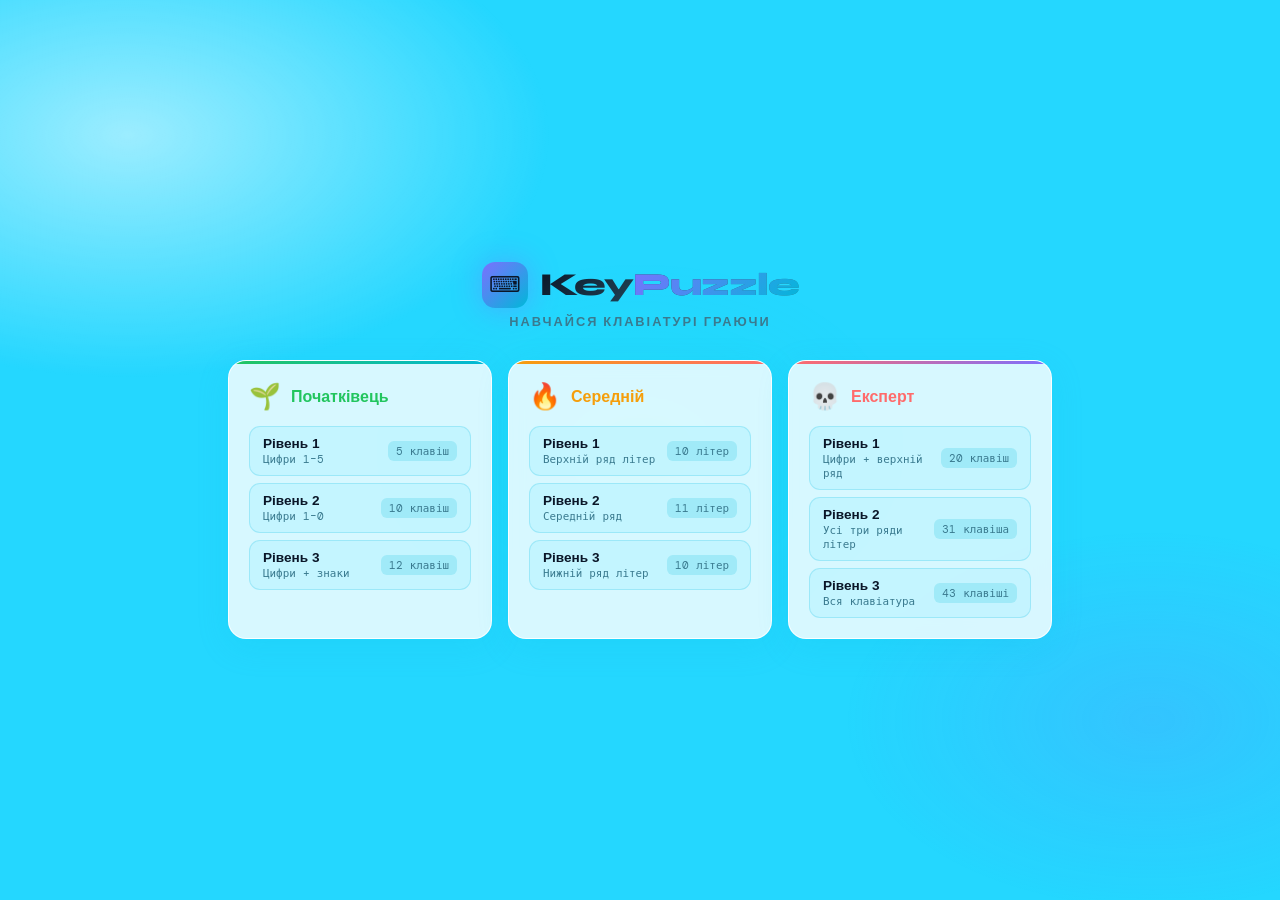
==== keyboard-puzzle.html @ cf9e3b31 "quiz" ====
<!DOCTYPE html>
<html lang="uk">
<head>
<meta charset="UTF-8">
<meta name="viewport" content="width=device-width, initial-scale=1.0">
<title>KeyPuzzle</title>
<link rel="preconnect" href="https://fonts.googleapis.com">
<link href="https://fonts.googleapis.com/css2?family=Syne:wght@400;600;700;800&family=DM+Mono:wght@400;500&display=swap" rel="stylesheet">
<style>
:root {
  --bg: #24d7ff;
  --surface: #ffffff;
  --surface2: #e8faff;
  --border: #a0eaf8;
  --accent: #7C6FFF;
  --accent2: #FF6B6B;
  --accent3: #00b8d9;
  --green: #22c55e;
  --yellow: #f59e0b;
  --text: #0a1628;
  --muted: #3a7a8f;
  --key-bg: #ffffff;
  --key-border: #b0eefa;
  --key-shadow: #0ea5c9;
}
*,*::before,*::after{box-sizing:border-box;margin:0;padding:0}
body{font-family:'Syne',sans-serif;background:var(--bg);color:var(--text);min-height:100vh;overflow:hidden}
body::before{content:'';position:fixed;inset:0;background:radial-gradient(ellipse 55% 45% at 10% 15%,rgba(255,255,255,.55) 0%,transparent 60%),radial-gradient(ellipse 40% 35% at 90% 80%,rgba(124,111,255,.18) 0%,transparent 60%),radial-gradient(ellipse 30% 30% at 50% 50%,rgba(0,255,200,.1) 0%,transparent 70%);pointer-events:none;z-index:0}
.screen{display:none;position:fixed;inset:0;z-index:1}
.screen.active{display:flex;flex-direction:column;align-items:center;justify-content:center}

/* ===== START ===== */
#startScreen{padding:24px 16px;overflow-y:auto}
.logo{display:flex;align-items:center;gap:12px;margin-bottom:6px}
.logo-icon{width:46px;height:46px;background:linear-gradient(135deg,var(--accent),var(--accent3));border-radius:13px;display:flex;align-items:center;justify-content:center;font-size:1.4rem;box-shadow:0 0 30px rgba(124,111,255,.4)}
.logo-text{font-size:2rem;font-weight:800;letter-spacing:-1px;background:linear-gradient(135deg,var(--text),var(--muted));-webkit-background-clip:text;-webkit-text-fill-color:transparent}
.logo-text span{background:linear-gradient(135deg,var(--accent),var(--accent3));-webkit-background-clip:text;-webkit-text-fill-color:transparent}
.tagline{color:var(--muted);font-size:.8rem;font-weight:600;letter-spacing:2px;text-transform:uppercase;margin-bottom:30px}
.categories{display:flex;gap:16px;flex-wrap:wrap;justify-content:center;width:100%;max-width:880px}
.category{background:rgba(255,255,255,.82);backdrop-filter:blur(10px);border:1.5px solid rgba(255,255,255,.9);border-radius:18px;padding:20px;width:264px;position:relative;overflow:hidden;transition:border-color .3s,transform .3s;box-shadow:0 8px 32px rgba(0,185,220,.15)}
.category::before{content:'';position:absolute;top:0;left:0;right:0;height:3px;border-radius:18px 18px 0 0}
.cat-easy::before{background:linear-gradient(90deg,var(--green),var(--accent3))}
.cat-medium::before{background:linear-gradient(90deg,var(--yellow),var(--accent2))}
.cat-hard::before{background:linear-gradient(90deg,var(--accent2),var(--accent))}
.category:hover{border-color:var(--accent);transform:translateY(-4px)}
.cat-header{display:flex;align-items:center;gap:10px;margin-bottom:14px}
.cat-icon{font-size:1.6rem}
.cat-name{font-size:1rem;font-weight:800}
.cat-easy .cat-name{color:var(--green)}.cat-medium .cat-name{color:var(--yellow)}.cat-hard .cat-name{color:var(--accent2)}
.cat-levels{display:flex;flex-direction:column;gap:7px}
.level-btn{display:flex;align-items:center;justify-content:space-between;background:rgba(36,215,255,.1);border:1px solid rgba(0,180,220,.2);border-radius:11px;padding:9px 13px;cursor:pointer;transition:all .2s;width:100%;text-align:left}
.level-btn:hover{border-color:var(--accent);background:rgba(124,111,255,.1);transform:translateX(4px)}
.lbname{font-size:.85rem;font-weight:700;color:var(--text)}
.lbdesc{font-size:.68rem;color:var(--muted);font-family:'DM Mono',monospace;margin-top:1px}
.lbbadge{font-family:'DM Mono',monospace;font-size:.68rem;padding:3px 8px;border-radius:6px;background:var(--border);color:var(--muted);white-space:nowrap}

/* ===== GAME ===== */
#gameScreen{position:fixed;inset:0;overflow:hidden;align-items:stretch;justify-content:flex-start;flex-direction:column;padding:0}
.game-top{display:flex;align-items:center;justify-content:space-between;padding:9px 18px;background:rgba(255,255,255,.85);backdrop-filter:blur(12px);border-bottom:1px solid var(--border);gap:10px;flex-wrap:wrap;z-index:10;flex-shrink:0}
.glogo{font-size:1.05rem;font-weight:800;letter-spacing:-.5px}
.glogo span{color:var(--accent)}
.stats-row{display:flex;gap:7px;align-items:center;flex-wrap:wrap}
.stat-pill{display:flex;align-items:center;gap:5px;background:rgba(255,255,255,.7);border:1px solid rgba(0,180,220,.3);border-radius:20px;padding:4px 12px;font-family:'DM Mono',monospace;font-size:.8rem;font-weight:600}
.stat-pill.ok{color:var(--green);border-color:rgba(86,207,136,.3)}.stat-pill.fail{color:var(--accent2);border-color:rgba(255,107,107,.3)}.stat-pill.todo{color:var(--accent);border-color:rgba(124,111,255,.3)}
.top-actions{display:flex;gap:7px}
.btn{font-family:'Syne',sans-serif;font-weight:700;font-size:.8rem;padding:7px 15px;border:1px solid rgba(0,180,220,.4);border-radius:9px;cursor:pointer;background:rgba(255,255,255,.7);color:var(--text);transition:all .2s;letter-spacing:.3px}
.btn:hover{border-color:var(--accent);color:var(--accent)}
.btn.acc{background:var(--accent);color:#fff;border-color:var(--accent)}.btn.acc:hover{background:#6A5EEE;border-color:#6A5EEE;color:#fff}
.progress-wrap{height:4px;background:rgba(0,180,220,.2);flex-shrink:0;z-index:10}
.progress-fill{height:100%;background:linear-gradient(90deg,var(--accent),var(--accent3));transition:width .5s ease}
.game-area{position:relative;flex:1;overflow:hidden}

/* Floating keys */
.keys-layer{position:absolute;inset:0;z-index:50;pointer-events:none}
.float-key{position:absolute;width:52px;height:52px;background:var(--key-bg);border:2px solid var(--key-border);border-radius:11px;box-shadow:0 4px 0 var(--key-shadow),0 8px 20px rgba(0,0,0,.12);display:flex;align-items:center;justify-content:center;font-family:'DM Mono',monospace;font-size:1rem;font-weight:700;color:var(--text);cursor:grab;user-select:none;transition:box-shadow .15s,border-color .15s,transform .15s;pointer-events:auto;touch-action:none}
.float-key:hover{border-color:var(--accent);box-shadow:0 4px 0 var(--key-shadow),0 0 22px rgba(124,111,255,.5);z-index:20;transform:translateY(-3px) scale(1.05)}
.float-key.dragging{cursor:grabbing;opacity:.88;z-index:100;box-shadow:0 12px 40px rgba(124,111,255,.45);border-color:var(--accent)}
.float-key.hint-glow{border-color:var(--yellow)!important;animation:hpulse .7s ease infinite alternate}

/* Colorful key palette */
.fk-c0{background:#fff0f0!important;border-color:#ff7eb3!important;box-shadow:0 4px 0 #e0507a,0 6px 18px rgba(255,126,179,.35)!important;color:#c0004a!important}
.fk-c1{background:#fff4e6!important;border-color:#ff9f40!important;box-shadow:0 4px 0 #c86a00,0 6px 18px rgba(255,159,64,.35)!important;color:#8a3d00!important}
.fk-c2{background:#fffde6!important;border-color:#ffd93d!important;box-shadow:0 4px 0 #b89000,0 6px 18px rgba(255,217,61,.35)!important;color:#7a5e00!important}
.fk-c3{background:#edfff3!important;border-color:#43e97b!important;box-shadow:0 4px 0 #1aa84e,0 6px 18px rgba(67,233,123,.35)!important;color:#0a6028!important}
.fk-c4{background:#e8f9ff!important;border-color:#38d9f5!important;box-shadow:0 4px 0 #0099bb,0 6px 18px rgba(56,217,245,.35)!important;color:#005f7a!important}
.fk-c5{background:#f0eeff!important;border-color:#a78bfa!important;box-shadow:0 4px 0 #6d35e0,0 6px 18px rgba(167,139,250,.35)!important;color:#4a1fa0!important}
.fk-c6{background:#fff0fb!important;border-color:#f472b6!important;box-shadow:0 4px 0 #b81e72,0 6px 18px rgba(244,114,182,.35)!important;color:#8a0050!important}
.fk-c7{background:#ecfeff!important;border-color:#22d3ee!important;box-shadow:0 4px 0 #0088a8,0 6px 18px rgba(34,211,238,.35)!important;color:#005068!important}
@keyframes hpulse{from{box-shadow:0 4px 0 var(--key-shadow),0 0 12px rgba(255,209,102,.4)}to{box-shadow:0 4px 0 var(--key-shadow),0 0 30px rgba(255,209,102,.9)}}

/* Keyboard */
.kb-container{position:absolute;bottom:14px;left:50%;transform:translateX(-50%);z-index:8}
.keyboard{background:rgba(255,255,255,.92);backdrop-filter:blur(10px);border:1.5px solid rgba(255,255,255,.9);border-radius:16px;padding:10px 12px;box-shadow:0 12px 40px rgba(0,185,220,.25),inset 0 1px 0 rgba(255,255,255,.8)}
.kb-row{display:flex;gap:4px;margin-bottom:4px;justify-content:center}
.kb-slot{height:40px;background:rgba(36,215,255,.08);border:1.5px dashed rgba(0,160,200,.25);border-radius:8px;display:flex;align-items:center;justify-content:center;font-family:'DM Mono',monospace;font-size:.78rem;color:rgba(0,80,120,.5);position:relative;transition:all .2s;flex-shrink:0}
.kb-slot.w1{width:40px}.kb-slot.w14{width:57px}.kb-slot.w15{width:62px}.kb-slot.w175{width:71px}.kb-slot.w2{width:84px}.kb-slot.w225{width:92px}.kb-slot.w275{width:113px}.kb-slot.w6{width:244px}
.kb-slot.special{background:rgba(200,245,255,.4);border:1.5px solid rgba(0,180,220,.2);color:rgba(0,100,140,.55);font-size:.58rem;font-family:'Syne',sans-serif;font-weight:700}
.kb-slot.active-slot{border-color:rgba(124,111,255,.5);background:rgba(124,111,255,.1);color:rgba(80,60,200,.7)}
.kb-slot.hover-slot{border-color:var(--accent)!important;background:rgba(124,111,255,.14)!important;transform:scale(1.07);box-shadow:0 0 18px rgba(124,111,255,.35)}
.kb-slot.placed-ok{border:2px solid rgba(34,197,94,.7);background:rgba(34,197,94,.15);color:#15803d;font-weight:700}
.kb-slot.placed-err{animation:errshake .35s ease;border-color:var(--accent2)!important;background:rgba(255,107,107,.1)!important}
.kb-slot .slbl{position:absolute;bottom:2px;right:4px;font-size:.44rem;color:rgba(0,80,120,.55);font-family:'Syne',sans-serif;font-weight:800;pointer-events:none}
@keyframes errshake{0%,100%{transform:translateX(0)}20%{transform:translateX(-5px)}60%{transform:translateX(5px)}}
@keyframes popin{0%{transform:scale(.5);opacity:0}70%{transform:scale(1.15)}100%{transform:scale(1);opacity:1}}
.pop{animation:popin .35s cubic-bezier(.34,1.56,.64,1)}
.level-label{position:absolute;top:10px;left:50%;transform:translateX(-50%);background:rgba(255,255,255,.75);backdrop-filter:blur(8px);border:1px solid rgba(0,180,220,.3);border-radius:20px;padding:4px 16px;font-size:.72rem;font-weight:700;color:var(--muted);letter-spacing:1px;text-transform:uppercase;z-index:6;pointer-events:none;white-space:nowrap}
.instruction{position:absolute;bottom:82px;left:50%;transform:translateX(-50%);font-size:.72rem;font-weight:600;color:var(--muted);letter-spacing:.5px;pointer-events:none;z-index:6;white-space:nowrap}

/* ===== RESULT ===== */
#resultScreen{padding:28px}
.result-panel{background:rgba(255,255,255,.92);backdrop-filter:blur(16px);border:1.5px solid rgba(255,255,255,.9);border-radius:22px;padding:40px 36px;max-width:440px;width:100%;text-align:center;position:relative;overflow:hidden;box-shadow:0 20px 60px rgba(0,185,220,.2)}
.result-panel::before{content:'';position:absolute;top:0;left:0;right:0;height:3px}
.grade-12::before,.grade-11::before,.grade-10::before{background:linear-gradient(90deg,var(--green),var(--accent3))}
.grade-9::before,.grade-8::before,.grade-7::before{background:linear-gradient(90deg,var(--yellow),var(--green))}
.grade-6::before,.grade-5::before,.grade-4::before{background:linear-gradient(90deg,var(--yellow),var(--accent2))}
.grade-3::before,.grade-2::before,.grade-1::before{background:linear-gradient(90deg,var(--accent2),var(--accent))}
.r-emoji{font-size:3.5rem;margin-bottom:10px}
.r-title{font-size:1.8rem;font-weight:800;margin-bottom:5px}
.r-grade{font-family:'DM Mono',monospace;font-size:4.5rem;font-weight:700;margin:14px 0;line-height:1;letter-spacing:-2px}
.grade-12 .r-grade,.grade-11 .r-grade,.grade-10 .r-grade{color:var(--green)}
.grade-9 .r-grade,.grade-8 .r-grade,.grade-7 .r-grade{color:var(--yellow)}
.grade-6 .r-grade,.grade-5 .r-grade,.grade-4 .r-grade{color:var(--accent2)}
.grade-3 .r-grade,.grade-2 .r-grade,.grade-1 .r-grade{color:var(--muted)}
.r-stats{display:flex;gap:10px;justify-content:center;margin:18px 0}
.r-stat{background:rgba(36,215,255,.1);border:1px solid rgba(0,180,220,.25);border-radius:13px;padding:12px 18px}
.r-stat .n{font-family:'DM Mono',monospace;font-size:1.6rem;font-weight:500}
.r-stat .l{font-size:.65rem;font-weight:700;color:var(--muted);text-transform:uppercase;letter-spacing:1px;margin-top:2px}
.rc .n{color:var(--green)}.rw .n{color:var(--accent2)}.rp .n{color:var(--accent)}
.r-msg{color:var(--muted);font-size:.85rem;font-weight:600;margin-bottom:24px}
.r-btns{display:flex;gap:10px;justify-content:center}

/* Toast */
.toast{position:fixed;top:65px;left:50%;transform:translateX(-50%) translateY(-16px);background:rgba(255,255,255,.95);border:1px solid rgba(0,180,220,.3);border-radius:30px;padding:7px 18px;font-size:.82rem;font-weight:700;box-shadow:0 8px 30px rgba(0,185,220,.25);transition:all .3s cubic-bezier(.34,1.56,.64,1);z-index:999;pointer-events:none;opacity:0}
.toast.show{opacity:1;transform:translateX(-50%) translateY(0)}
.toast.tok{color:var(--green);border-color:rgba(86,207,136,.4)}.toast.terr{color:var(--accent2);border-color:rgba(255,107,107,.4)}

/* Confetti */
.confetti{position:fixed;pointer-events:none;z-index:1000;border-radius:3px;animation:cfall linear forwards}
@keyframes cfall{0%{opacity:1;transform:translateY(-10px) rotate(0)}100%{opacity:0;transform:translateY(100vh) rotate(600deg)}}

@media(max-width:660px){
  .kb-slot{height:32px}
  .kb-slot.w1{width:31px}.kb-slot.w14{width:43px}.kb-slot.w15{width:47px}.kb-slot.w175{width:55px}.kb-slot.w2{width:64px}.kb-slot.w225{width:71px}.kb-slot.w275{width:86px}.kb-slot.w6{width:182px}
  .float-key{width:42px;height:42px;font-size:.88rem}
  .keyboard{padding:7px 8px}.kb-row{gap:3px;margin-bottom:3px}
}
</style>
</head>
<body>
<div class="toast" id="toast"></div>

<!-- START -->
<div class="screen active" id="startScreen">
  <div class="logo"><div class="logo-icon">⌨</div><div class="logo-text">Key<span>Puzzle</span></div></div>
  <p class="tagline">Навчайся клавіатурі граючи</p>
  <div class="categories">
    <div class="category cat-easy">
      <div class="cat-header"><div class="cat-icon">🌱</div><div class="cat-name">Початківець</div></div>
      <div class="cat-levels">
        <button class="level-btn" onclick="startGame('easy',1)"><div><div class="lbname">Рівень 1</div><div class="lbdesc">Цифри 1–5</div></div><div class="lbbadge">5 клавіш</div></button>
        <button class="level-btn" onclick="startGame('easy',2)"><div><div class="lbname">Рівень 2</div><div class="lbdesc">Цифри 1–0</div></div><div class="lbbadge">10 клавіш</div></button>
        <button class="level-btn" onclick="startGame('easy',3)"><div><div class="lbname">Рівень 3</div><div class="lbdesc">Цифри + знаки</div></div><div class="lbbadge">12 клавіш</div></button>
      </div>
    </div>
    <div class="category cat-medium">
      <div class="cat-header"><div class="cat-icon">🔥</div><div class="cat-name">Середній</div></div>
      <div class="cat-levels">
        <button class="level-btn" onclick="startGame('medium',1)"><div><div class="lbname">Рівень 1</div><div class="lbdesc">Верхній ряд літер</div></div><div class="lbbadge">10 літер</div></button>
        <button class="level-btn" onclick="startGame('medium',2)"><div><div class="lbname">Рівень 2</div><div class="lbdesc">Середній ряд</div></div><div class="lbbadge">11 літер</div></button>
        <button class="level-btn" onclick="startGame('medium',3)"><div><div class="lbname">Рівень 3</div><div class="lbdesc">Нижній ряд літер</div></div><div class="lbbadge">10 літер</div></button>
      </div>
    </div>
    <div class="category cat-hard">
      <div class="cat-header"><div class="cat-icon">💀</div><div class="cat-name">Експерт</div></div>
      <div class="cat-levels">
        <button class="level-btn" onclick="startGame('hard',1)"><div><div class="lbname">Рівень 1</div><div class="lbdesc">Цифри + верхній ряд</div></div><div class="lbbadge">20 клавіш</div></button>
        <button class="level-btn" onclick="startGame('hard',2)"><div><div class="lbname">Рівень 2</div><div class="lbdesc">Усі три ряди літер</div></div><div class="lbbadge">31 клавіша</div></button>
        <button class="level-btn" onclick="startGame('hard',3)"><div><div class="lbname">Рівень 3</div><div class="lbdesc">Вся клавіатура</div></div><div class="lbbadge">43 клавіші</div></button>
      </div>
    </div>
  </div>
</div>

<!-- GAME -->
<div class="screen" id="gameScreen">
  <div class="game-top">
    <div class="glogo">Key<span>Puzzle</span></div>
    <div class="stats-row">
      <div class="stat-pill ok">✓ <span id="correctCount">0</span></div>
      <div class="stat-pill fail">✗ <span id="wrongCount">0</span></div>
      <div class="stat-pill todo">◎ <span id="leftCount">0</span></div>
    </div>
    <div class="top-actions">
      <button class="btn" onclick="doHint()">💡 Підказка</button>
      <button class="btn acc" id="finishBtn" onclick="showResult()" style="display:none">🏁 Результат</button>
      <button class="btn" onclick="backToStart()">← Меню</button>
    </div>
  </div>
  <div class="progress-wrap"><div class="progress-fill" id="progressFill" style="width:0%"></div></div>
  <div class="game-area" id="gameArea">
    <div class="level-label" id="levelLabel"></div>
    <div class="instruction">👆 Перетягни клавіші на їхні місця</div>
    <div class="kb-container"><div class="keyboard" id="keyboard"></div></div>
    <div class="keys-layer" id="keysLayer"></div>
  </div>
</div>

<!-- RESULT -->
<div class="screen" id="resultScreen">
  <div class="result-panel" id="resultPanel">
    <div class="r-emoji" id="rEmoji">🏆</div>
    <div class="r-title" id="rTitle">Відмінно!</div>
    <div class="r-grade" id="rGrade">A</div>
    <div class="r-stats">
      <div class="r-stat rc"><div class="n" id="rC">0</div><div class="l">Правильно</div></div>
      <div class="r-stat rw"><div class="n" id="rW">0</div><div class="l">Помилок</div></div>
      <div class="r-stat rp"><div class="n" id="rP">0%</div><div class="l">Точність</div></div>
    </div>
    <div class="r-msg" id="rMsg"></div>
    <div class="r-btns">
      <button class="btn acc" onclick="retryLevel()">↺ Знову</button>
      <button class="btn" onclick="backToStart()">⌂ Меню</button>
    </div>
  </div>
</div>

<script>
const ROWS = {
  numbers:[{l:'1',k:'1'},{l:'2',k:'2'},{l:'3',k:'3'},{l:'4',k:'4'},{l:'5',k:'5'},{l:'6',k:'6'},{l:'7',k:'7'},{l:'8',k:'8'},{l:'9',k:'9'},{l:'0',k:'0'}],
  numX:[{l:'-',k:'-'},{l:'=',k:'='}],
  top:[{l:'Й',k:'Й'},{l:'Ц',k:'Ц'},{l:'У',k:'У'},{l:'К',k:'К'},{l:'Е',k:'Е'},{l:'Н',k:'Н'},{l:'Г',k:'Г'},{l:'Ш',k:'Ш'},{l:'Щ',k:'Щ'},{l:'З',k:'З'}],
  topX:[{l:'Х',k:'Х'},{l:'Ї',k:'Ї'}],
  home:[{l:'Ф',k:'Ф'},{l:'І',k:'І'},{l:'В',k:'В'},{l:'А',k:'А'},{l:'П',k:'П'},{l:'Р',k:'Р'},{l:'О',k:'О'},{l:'Л',k:'Л'},{l:'Д',k:'Д'},{l:'Ж',k:'Ж'},{l:'Є',k:'Є'}],
  bottom:[{l:'Я',k:'Я'},{l:'Ч',k:'Ч'},{l:'С',k:'С'},{l:'М',k:'М'},{l:'И',k:'И'},{l:'Т',k:'Т'},{l:'Ь',k:'Ь'},{l:'Б',k:'Б'},{l:'Ю',k:'Ю'},{l:'.',k:'.'}]
};

const LEVEL_KEYS={
  easy:{1:[...ROWS.numbers.slice(0,5)],2:[...ROWS.numbers],3:[...ROWS.numbers,...ROWS.numX]},
  medium:{1:[...ROWS.top],2:[...ROWS.home],3:[...ROWS.bottom]},
  hard:{1:[...ROWS.numbers,...ROWS.top],2:[...ROWS.top,...ROWS.topX,...ROWS.home,...ROWS.bottom],3:[...ROWS.numbers,...ROWS.numX,...ROWS.top,...ROWS.topX,...ROWS.home,...ROWS.bottom]}
};

const LEVEL_NAMES={
  easy:['','Цифри 1–5','Цифри 1–0','Цифри + знаки'],
  medium:['','Верхній ряд','Середній ряд','Нижній ряд'],
  hard:['','Цифри + верхній ряд','Всі три ряди','Вся клавіатура']
};

let currentLevel='easy', currentSub=1;
let correctCount=0, wrongCount=0, totalKeys=0, placedKeys=0;
let activeKeys=[];
let dragEl=null, dragOffX=0, dragOffY=0;

function showScreen(id){document.querySelectorAll('.screen').forEach(s=>s.classList.remove('active'));document.getElementById(id).classList.add('active')}
function backToStart(){showScreen('startScreen')}
function retryLevel(){startGame(currentLevel,currentSub)}

function startGame(diff,sub){
  currentLevel=diff; currentSub=sub;
  correctCount=0; wrongCount=0; placedKeys=0;
  activeKeys=LEVEL_KEYS[diff][sub];
  totalKeys=activeKeys.length;
  document.getElementById('levelLabel').textContent=(diff==='easy'?'🌱':diff==='medium'?'🔥':'💀')+' '+LEVEL_NAMES[diff][sub];
  buildKeyboard();
  buildFloatingKeys();
  updateStats();
  showScreen('gameScreen');
}

function buildKeyboard(){
  const kb=document.getElementById('keyboard');
  kb.innerHTML='';
  // Row 0: numbers
  const r0=row(); r0.appendChild(sp('~','w1'));
  ROWS.numbers.forEach(k=>r0.appendChild(slot(k)));
  ROWS.numX.forEach(k=>r0.appendChild(slot(k)));
  r0.appendChild(sp('←','w15')); kb.appendChild(r0);
  // Row 1: top letters
  const r1=row(); r1.appendChild(sp('Tab','w14'));
  ROWS.top.forEach(k=>r1.appendChild(slot(k)));
  ROWS.topX.forEach(k=>r1.appendChild(slot(k)));
  r1.appendChild(sp('\\','w14')); kb.appendChild(r1);
  // Row 2: home
  const r2=row(); r2.appendChild(sp('Caps','w175'));
  ROWS.home.forEach(k=>r2.appendChild(slot(k)));
  r2.appendChild(sp('Enter','w175')); kb.appendChild(r2);
  // Row 3: bottom
  const r3=row(); r3.appendChild(sp('Shift','w225'));
  ROWS.bottom.forEach(k=>r3.appendChild(slot(k)));
  r3.appendChild(sp('Shift','w225')); kb.appendChild(r3);
  // Row 4: space
  const r4=row();
  ['Ctrl','Win','Alt'].forEach(t=>r4.appendChild(sp(t,'w1')));
  r4.appendChild(sp('Пробіл','w6'));
  ['Alt','Ctrl'].forEach(t=>r4.appendChild(sp(t,'w1')));
  kb.appendChild(r4);
}

function row(){const d=document.createElement('div');d.className='kb-row';return d}

function slot(keyData){
  const d=document.createElement('div');
  d.className='kb-slot w1';
  d.dataset.expects=keyData.k;
  d.dataset.filled='false';
  const lbl=document.createElement('span');lbl.className='slbl';lbl.textContent=keyData.l;d.appendChild(lbl);
  if(activeKeys.find(k=>k.k===keyData.k)){
    d.classList.add('active-slot');
    d.addEventListener('dragover',e=>{e.preventDefault();d.classList.add('hover-slot')});
    d.addEventListener('dragleave',()=>d.classList.remove('hover-slot'));
    d.addEventListener('drop',e=>{e.preventDefault();d.classList.remove('hover-slot');handleDrop(d)});
  } else {
    d.classList.add('special');
    d.textContent=keyData.l;
    Object.assign(d.style,{fontSize:'.8rem',fontFamily:"'DM Mono',monospace",fontWeight:'700',color:'rgba(0,70,110,.7)',background:'rgba(180,240,255,.35)',border:'1.5px solid rgba(0,160,210,.2)'});
  }
  return d;
}

function sp(label,w){
  const d=document.createElement('div');
  d.className=`kb-slot special ${w}`;
  d.textContent=label;
  return d;
}

function buildFloatingKeys(){
  const area=document.getElementById('gameArea');
  area.querySelectorAll('.float-key').forEach(k=>k.remove());
    document.getElementById('keysLayer').innerHTML='';
  requestAnimationFrame(()=>{
    const shuffled=[...activeKeys].sort(()=>Math.random()-.5);
    const aW=area.offsetWidth;
    const aH=area.offsetHeight;
    const kbEl=document.querySelector('.kb-container');
    const kbH=kbEl ? kbEl.offsetHeight+22 : 215;
    const KEY=54, PAD=12;
    const minX=PAD, maxX=Math.max(PAD+KEY,aW-KEY-PAD);
    const minY=46, maxY=Math.max(minY+KEY,aH-kbH-KEY-6);
    const placed=[];
    shuffled.forEach((keyData,i)=>{
      const fk=document.createElement('div');
      fk.className='float-key';
      fk.dataset.keyVal=keyData.k;
      fk.draggable=true;
      fk.id='fk_'+i;
      fk.textContent=keyData.l;
      let x,y,tries=0;
      do{
        x=minX+Math.random()*(maxX-minX);
        y=minY+Math.random()*(maxY-minY);
        tries++;
      }while(tries<80&&placed.some(p=>Math.abs(p[0]-x)<58&&Math.abs(p[1]-y)<58));
      placed.push([x,y]);
      fk.style.left=x+'px';
      fk.style.top=y+'px';
      const rot=(Math.random()-.5)*14;
      fk.style.transform=`rotate(${rot}deg)`;
      fk.dataset.rot=rot;
      // Assign a vivid color class
      fk.classList.add('fk-c'+(i%8));
      fk.addEventListener('mousedown',startDrag);
      fk.addEventListener('touchstart',startTouchDrag,{passive:false});
      document.getElementById('keysLayer').appendChild(fk);
    });
  });
}
// ── DRAG & DROP ──────────────────────────────────────────────
// Hit-test using slot rects only — no elementFromPoint, no visibility tricks.
// Keyboard gets pointer-events:none during drag so nothing interferes.

function getSlotUnder(clientX, clientY) {
  const slots = document.querySelectorAll('.kb-slot.active-slot[data-filled="false"]');
  let best = null, bestDist = 9999;
  for (const s of slots) {
    const r = s.getBoundingClientRect();
    const cx = (r.left + r.right) / 2;
    const cy = (r.top  + r.bottom) / 2;
    // Inside rect with 8px padding
    if (clientX >= r.left-8 && clientX <= r.right+8 &&
        clientY >= r.top-8  && clientY <= r.bottom+8) {
      const d = Math.hypot(clientX-cx, clientY-cy);
      if (d < bestDist) { bestDist = d; best = s; }
    }
  }
  return best;
}

function setKbPointer(on) { /* keys-layer handles z-index now */ }

function snapBack(fk) {
  fk.classList.remove('dragging');
  fk.style.zIndex = '';
  fk.style.opacity = '1';
  fk.style.transform = `rotate(${fk.dataset.rot || 0}deg)`;
}

// ── Mouse ──
function startDrag(e) {
  if (e.button !== 0) return;
  e.preventDefault();
  dragEl = e.currentTarget;
  const r = dragEl.getBoundingClientRect();
  dragOffX = e.clientX - r.left;
  dragOffY = e.clientY - r.top;
  dragEl.classList.add('dragging');
  dragEl.style.zIndex = '999';
  dragEl.style.transform = 'scale(1.1) rotate(0deg)';
  setKbPointer(false);
  document.addEventListener('mousemove', onMouseMove);
  document.addEventListener('mouseup',   onMouseUp);
}

function onMouseMove(e) {
  if (!dragEl) return;
  const ar = document.getElementById('gameArea').getBoundingClientRect();
  dragEl.style.left = (e.clientX - ar.left - dragOffX) + 'px';
  dragEl.style.top  = (e.clientY - ar.top  - dragOffY) + 'px';
  document.querySelectorAll('.kb-slot.hover-slot').forEach(s => s.classList.remove('hover-slot'));
  const s = getSlotUnder(e.clientX, e.clientY);
  if (s) s.classList.add('hover-slot');
}

function onMouseUp(e) {
  document.removeEventListener('mousemove', onMouseMove);
  document.removeEventListener('mouseup',   onMouseUp);
  if (!dragEl) return;
  const fk = dragEl;
  dragEl = null;
  document.querySelectorAll('.kb-slot.hover-slot').forEach(s => s.classList.remove('hover-slot'));
  setKbPointer(true);
  const s = getSlotUnder(e.clientX, e.clientY);
  if (s) processPlacement(s, fk);
  else   snapBack(fk);
}

// ── Touch ──
function startTouchDrag(e) {
  e.preventDefault();
  const t = e.touches[0];
  dragEl = e.currentTarget;
  const r = dragEl.getBoundingClientRect();
  dragOffX = t.clientX - r.left;
  dragOffY = t.clientY - r.top;
  dragEl.classList.add('dragging');
  dragEl.style.zIndex = '999';
  dragEl.style.transform = 'scale(1.1) rotate(0deg)';
  setKbPointer(false);
  document.addEventListener('touchmove', onTouchMove, {passive: false});
  document.addEventListener('touchend',  onTouchUp,   {passive: false});
}

function onTouchMove(e) {
  e.preventDefault();
  if (!dragEl) return;
  const t = e.touches[0];
  const ar = document.getElementById('gameArea').getBoundingClientRect();
  dragEl.style.left = (t.clientX - ar.left - dragOffX) + 'px';
  dragEl.style.top  = (t.clientY - ar.top  - dragOffY) + 'px';
  document.querySelectorAll('.kb-slot.hover-slot').forEach(s => s.classList.remove('hover-slot'));
  const s = getSlotUnder(t.clientX, t.clientY);
  if (s) s.classList.add('hover-slot');
}

function onTouchUp(e) {
  e.preventDefault();
  document.removeEventListener('touchmove', onTouchMove);
  document.removeEventListener('touchend',  onTouchUp);
  if (!dragEl) return;
  const fk = dragEl;
  dragEl = null;
  document.querySelectorAll('.kb-slot.hover-slot').forEach(s => s.classList.remove('hover-slot'));
  setKbPointer(true);
  const t = e.changedTouches[0];
  const s = getSlotUnder(t.clientX, t.clientY);
  if (s) processPlacement(s, fk);
  else   snapBack(fk);
}

function handleDrop() {}

function processPlacement(slot, fk) {
  if (fk.dataset.keyVal === slot.dataset.expects) {
    correctCount++; placedKeys++;
    slot.dataset.filled = 'true';
    slot.classList.remove('active-slot', 'hover-slot');
    slot.classList.add('placed-ok', 'pop');
    slot.innerHTML = `<span style="font-family:'DM Mono',monospace;font-size:.88rem;font-weight:800;color:#15803d">${fk.dataset.keyVal}</span>`;
    fk.remove();
    showToast('✓ Правильно!', 'tok');
  } else {
    wrongCount++;
    slot.classList.add('placed-err');
    setTimeout(() => slot.classList.remove('placed-err'), 400);
    snapBack(fk);
    showToast('✗ Не туди! Спробуй ще', 'terr');
  }
  updateStats();
  if (placedKeys === totalKeys) setTimeout(showResult, 600);
}

function doHint(){
  wrongCount++; updateStats();
  const slots=[...document.querySelectorAll('.kb-slot.active-slot[data-filled="false"]')];
  if(!slots.length)return;
  const s=slots[Math.floor(Math.random()*slots.length)];
  const ex=s.dataset.expects;
  document.querySelectorAll('.float-key').forEach(fk=>{
    fk.classList.remove('hint-glow');
    if(fk.dataset.keyVal===ex){fk.classList.add('hint-glow');setTimeout(()=>fk.classList.remove('hint-glow'),2500);}
  });
  showToast('💡 Знайди підсвічену клавішу!','tok');
}

function updateStats(){
  document.getElementById('correctCount').textContent=correctCount;
  document.getElementById('wrongCount').textContent=wrongCount;
  document.getElementById('leftCount').textContent=totalKeys-placedKeys;
  document.getElementById('progressFill').style.width=(totalKeys>0?(placedKeys/totalKeys*100):0)+'%';
  // Show finish button if there are wrong answers (player might be stuck)
  const fb = document.getElementById('finishBtn');
  if(fb && wrongCount >= 2) fb.style.display='';
}

function showResult(){
  const total=correctCount+wrongCount;
  const pct=Math.round(correctCount/Math.max(total,1)*100);
  // Ukrainian 12-point grading scale
  let grade,emoji,title,msg,gradeClass;
  if(pct>=97){grade=12;emoji='🏆';title='Відмінно!';msg='Найвищий результат! Ти справжній майстер клавіатури!';gradeClass='grade-12';}
  else if(pct>=93){grade=11;emoji='🥇';title='Відмінно!';msg='Чудовий результат! Ти майже досконалий!';gradeClass='grade-11';}
  else if(pct>=90){grade=10;emoji='⭐';title='Відмінно!';msg='Дуже добре! Продовжуй у тому ж дусі!';gradeClass='grade-10';}
  else if(pct>=85){grade=9;emoji='😊';title='Добре!';msg='Добрий результат! Ще трохи зусиль — і відмінно!';gradeClass='grade-9';}
  else if(pct>=75){grade=8;emoji='👍';title='Добре!';msg='Непоганий результат! Практикуйся більше!';gradeClass='grade-8';}
  else if(pct>=65){grade=7;emoji='🙂';title='Добре!';msg='Є прогрес! Продовжуй тренуватись!';gradeClass='grade-7';}
  else if(pct>=55){grade=6;emoji='📚';title='Достатньо!';msg='Непогано! Але є над чим попрацювати.';gradeClass='grade-6';}
  else if(pct>=45){grade=5;emoji='🔄';title='Достатньо!';msg='Старайся більше! Ти можеш краще!';gradeClass='grade-5';}
  else if(pct>=35){grade=4;emoji='💪';title='Тренуйся!';msg='Потрібно більше практики. Не здавайся!';gradeClass='grade-4';}
  else if(pct>=25){grade=3;emoji='😅';title='Тренуйся!';msg='Ще потрібно попрацювати. Спробуй ще раз!';gradeClass='grade-3';}
  else if(pct>=15){grade=2;emoji='😬';title='Тренуйся!';msg='Не засмучуйся! Практика — ключ до успіху!';gradeClass='grade-2';}
  else{grade=1;emoji='🆕';title='Початок!';msg='Кожен починав з нуля. Продовжуй спробувати!';gradeClass='grade-1';}
  document.getElementById('rEmoji').textContent=emoji;
  document.getElementById('rTitle').textContent=title;
  document.getElementById('rGrade').textContent=grade;
  document.getElementById('resultPanel').className='result-panel '+gradeClass;
  document.getElementById('rC').textContent=correctCount;
  document.getElementById('rW').textContent=wrongCount;
  document.getElementById('rP').textContent=pct+'%';
  document.getElementById('rMsg').textContent=msg;
  showScreen('resultScreen');
  if(pct>=75)confetti();
}

function confetti(){
  const colors=['#7C6FFF','#FF6B6B','#4ECDC4','#56CF88','#FFD166'];
  for(let i=0;i<70;i++){
    const c=document.createElement('div');c.className='confetti';
    const s=6+Math.random()*8;
    c.style.cssText=`width:${s}px;height:${s}px;left:${Math.random()*100}vw;top:-12px;background:${colors[~~(Math.random()*colors.length)]};border-radius:${Math.random()>.5?'50%':'3px'};animation-duration:${2.5+Math.random()*2.5}s;animation-delay:${Math.random()*1.2}s`;
    document.body.appendChild(c);setTimeout(()=>c.remove(),6000);
  }
}

function showToast(msg,type){
  const t=document.getElementById('toast');
  t.textContent=msg;t.className='toast '+type+' show';
  clearTimeout(t._t);t._t=setTimeout(()=>t.classList.remove('show'),1400);
}
</script>
</body>
</html>
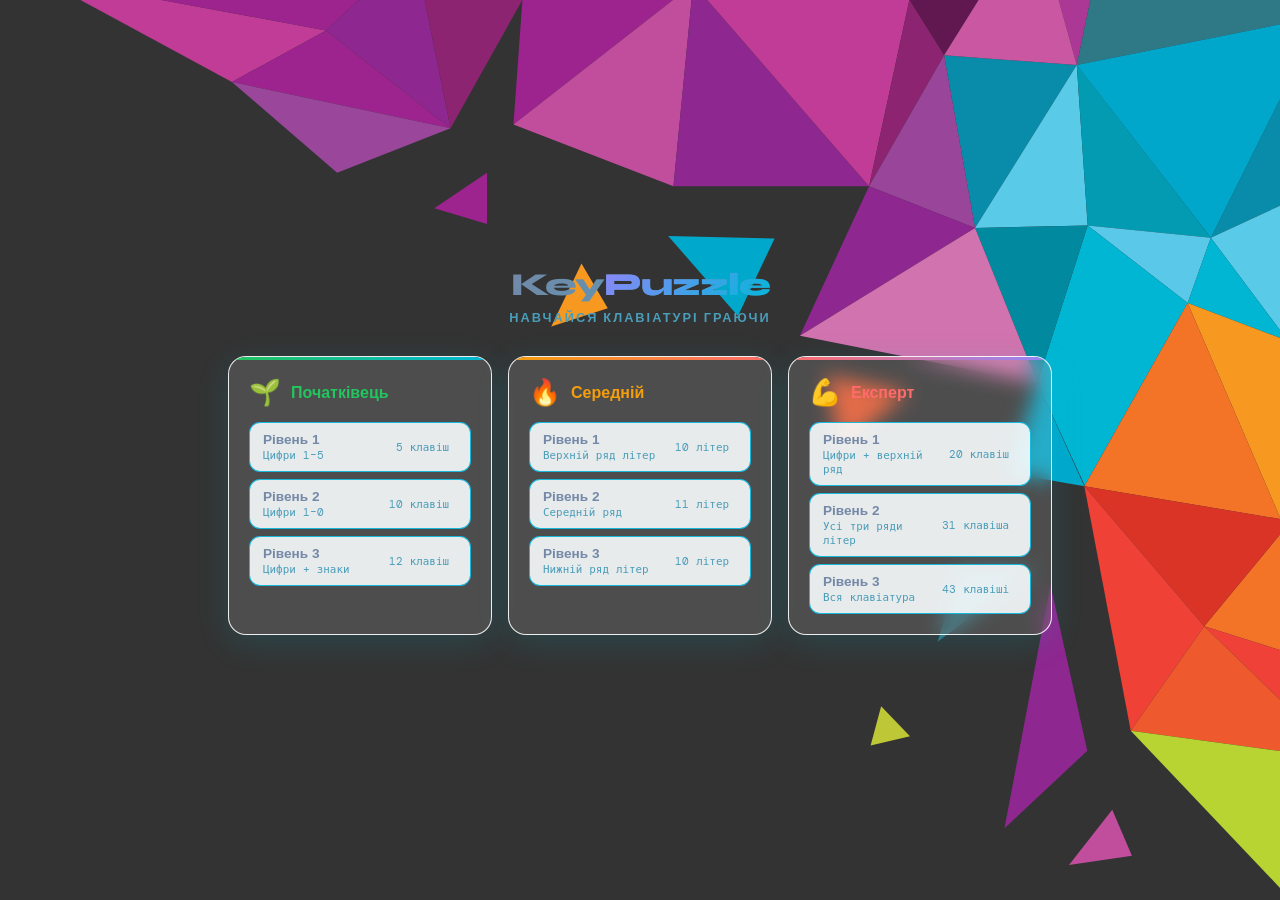
==== commit 19a60e77: "quiz" ====
--- a/keyboard-puzzle.html
+++ b/keyboard-puzzle.html
@@ -12,14 +12,14 @@
   --surface: #ffffff;
   --surface2: #e8faff;
   --border: #a0eaf8;
-  --accent: #7C6FFF;
+  --accent: #9185f9;
   --accent2: #FF6B6B;
   --accent3: #00b8d9;
   --green: #22c55e;
   --yellow: #f59e0b;
-  --text: #0a1628;
-  --muted: #3a7a8f;
-  --key-bg: #ffffff;
+  --text: #7488a7;
+  --muted: #4a9db9;
+  --key-bg: #909090;
   --key-border: #b0eefa;
   --key-shadow: #0ea5c9;
 }
@@ -37,7 +37,7 @@
 .logo-text span{background:linear-gradient(135deg,var(--accent),var(--accent3));-webkit-background-clip:text;-webkit-text-fill-color:transparent}
 .tagline{color:var(--muted);font-size:.8rem;font-weight:600;letter-spacing:2px;text-transform:uppercase;margin-bottom:30px}
 .categories{display:flex;gap:16px;flex-wrap:wrap;justify-content:center;width:100%;max-width:880px}
-.category{background:rgba(255,255,255,.82);backdrop-filter:blur(10px);border:1.5px solid rgba(255,255,255,.9);border-radius:18px;padding:20px;width:264px;position:relative;overflow:hidden;transition:border-color .3s,transform .3s;box-shadow:0 8px 32px rgba(0,185,220,.15)}
+.category{background:rgba(185, 185, 185, 0.2);backdrop-filter:blur(10px);border:1.5px solid rgba(255,255,255,.9);border-radius:18px;padding:20px;width:264px;position:relative;overflow:hidden;transition:border-color .3s,transform .3s;box-shadow:0 8px 32px rgba(0,185,220,.15)}
 .category::before{content:'';position:absolute;top:0;left:0;right:0;height:3px;border-radius:18px 18px 0 0}
 .cat-easy::before{background:linear-gradient(90deg,var(--green),var(--accent3))}
 .cat-medium::before{background:linear-gradient(90deg,var(--yellow),var(--accent2))}
@@ -48,15 +48,15 @@
 .cat-name{font-size:1rem;font-weight:800}
 .cat-easy .cat-name{color:var(--green)}.cat-medium .cat-name{color:var(--yellow)}.cat-hard .cat-name{color:var(--accent2)}
 .cat-levels{display:flex;flex-direction:column;gap:7px}
-.level-btn{display:flex;align-items:center;justify-content:space-between;background:rgba(36,215,255,.1);border:1px solid rgba(0,180,220,.2);border-radius:11px;padding:9px 13px;cursor:pointer;transition:all .2s;width:100%;text-align:left}
+.level-btn{display:flex;align-items:center;justify-content:space-between;background:rgba(249, 253, 254, 0.9);border:1px solid rgba(0,180,220,.9);border-radius:11px;padding:9px 13px;cursor:pointer;transition:all .2s;width:100%;text-align:left}
 .level-btn:hover{border-color:var(--accent);background:rgba(124,111,255,.1);transform:translateX(4px)}
 .lbname{font-size:.85rem;font-weight:700;color:var(--text)}
 .lbdesc{font-size:.68rem;color:var(--muted);font-family:'DM Mono',monospace;margin-top:1px}
-.lbbadge{font-family:'DM Mono',monospace;font-size:.68rem;padding:3px 8px;border-radius:6px;background:var(--border);color:var(--muted);white-space:nowrap}
+.lbbadge{font-family:'DM Mono',monospace;font-size:.68rem;padding:3px 8px;border-radius:6px;color:var(--muted);white-space:nowrap}
 
 /* ===== GAME ===== */
 #gameScreen{position:fixed;inset:0;overflow:hidden;align-items:stretch;justify-content:flex-start;flex-direction:column;padding:0}
-.game-top{display:flex;align-items:center;justify-content:space-between;padding:9px 18px;background:rgba(255,255,255,.85);backdrop-filter:blur(12px);border-bottom:1px solid var(--border);gap:10px;flex-wrap:wrap;z-index:10;flex-shrink:0}
+.game-top{display:flex;align-items:center;justify-content:space-between;padding:9px 18px;background:rgba(255,255,255,.3);backdrop-filter:blur(12px);border-bottom:1px solid var(--border);gap:10px;flex-wrap:wrap;z-index:10;flex-shrink:0}
 .glogo{font-size:1.05rem;font-weight:800;letter-spacing:-.5px}
 .glogo span{color:var(--accent)}
 .stats-row{display:flex;gap:7px;align-items:center;flex-wrap:wrap}
@@ -69,7 +69,23 @@
 .progress-wrap{height:4px;background:rgba(0,180,220,.2);flex-shrink:0;z-index:10}
 .progress-fill{height:100%;background:linear-gradient(90deg,var(--accent),var(--accent3));transition:width .5s ease}
 .game-area{position:relative;flex:1;overflow:hidden}
-
+body {
+  background: #333;
+  color: white;
+  text-align: center;
+  padding: 40px;
+  margin: 0;
+}
+
+body:before {
+  content: "";
+  position: absolute;
+  top: 0;
+  right: 0;
+  height: 100%;
+  background: url(img/decor-parts.svg) no-repeat right top;
+  z-index: 0;
+}
 /* Floating keys */
 .keys-layer{position:absolute;inset:0;z-index:50;pointer-events:none}
 .float-key{position:absolute;width:52px;height:52px;background:var(--key-bg);border:2px solid var(--key-border);border-radius:11px;box-shadow:0 4px 0 var(--key-shadow),0 8px 20px rgba(0,0,0,.12);display:flex;align-items:center;justify-content:center;font-family:'DM Mono',monospace;font-size:1rem;font-weight:700;color:var(--text);cursor:grab;user-select:none;transition:box-shadow .15s,border-color .15s,transform .15s;pointer-events:auto;touch-action:none}
@@ -93,7 +109,7 @@
 .keyboard{background:rgba(255,255,255,.92);backdrop-filter:blur(10px);border:1.5px solid rgba(255,255,255,.9);border-radius:16px;padding:10px 12px;box-shadow:0 12px 40px rgba(0,185,220,.25),inset 0 1px 0 rgba(255,255,255,.8)}
 .kb-row{display:flex;gap:4px;margin-bottom:4px;justify-content:center}
 .kb-slot{height:40px;background:rgba(36,215,255,.08);border:1.5px dashed rgba(0,160,200,.25);border-radius:8px;display:flex;align-items:center;justify-content:center;font-family:'DM Mono',monospace;font-size:.78rem;color:rgba(0,80,120,.5);position:relative;transition:all .2s;flex-shrink:0}
-.kb-slot.w1{width:40px}.kb-slot.w14{width:57px}.kb-slot.w15{width:62px}.kb-slot.w175{width:71px}.kb-slot.w2{width:84px}.kb-slot.w225{width:92px}.kb-slot.w275{width:113px}.kb-slot.w6{width:244px}
+.kb-slot.w1{width:50px}.kb-slot.w14{width:67px}.kb-slot.w15{width:72px}.kb-slot.w175{width:81px}.kb-slot.w2{width:94px}.kb-slot.w225{width:102px}.kb-slot.w275{width:113px}.kb-slot.w6{width:244px}
 .kb-slot.special{background:rgba(200,245,255,.4);border:1.5px solid rgba(0,180,220,.2);color:rgba(0,100,140,.55);font-size:.58rem;font-family:'Syne',sans-serif;font-weight:700}
 .kb-slot.active-slot{border-color:rgba(124,111,255,.5);background:rgba(124,111,255,.1);color:rgba(80,60,200,.7)}
 .kb-slot.hover-slot{border-color:var(--accent)!important;background:rgba(124,111,255,.14)!important;transform:scale(1.07);box-shadow:0 0 18px rgba(124,111,255,.35)}
@@ -108,7 +124,7 @@
 
 /* ===== RESULT ===== */
 #resultScreen{padding:28px}
-.result-panel{background:rgba(255,255,255,.92);backdrop-filter:blur(16px);border:1.5px solid rgba(255,255,255,.9);border-radius:22px;padding:40px 36px;max-width:440px;width:100%;text-align:center;position:relative;overflow:hidden;box-shadow:0 20px 60px rgba(0,185,220,.2)}
+.result-panel{background:rgba(255,255,255,.92);backdrop-filter:blur(16px);border:1.5px solid rgba(255,255,255,.3);border-radius:22px;padding:40px 36px;max-width:440px;width:100%;text-align:center;position:relative;overflow:hidden;box-shadow:0 20px 60px rgba(0,185,220,.2)}
 .result-panel::before{content:'';position:absolute;top:0;left:0;right:0;height:3px}
 .grade-12::before,.grade-11::before,.grade-10::before{background:linear-gradient(90deg,var(--green),var(--accent3))}
 .grade-9::before,.grade-8::before,.grade-7::before{background:linear-gradient(90deg,var(--yellow),var(--green))}
@@ -151,7 +167,7 @@
 
 <!-- START -->
 <div class="screen active" id="startScreen">
-  <div class="logo"><div class="logo-icon">⌨</div><div class="logo-text">Key<span>Puzzle</span></div></div>
+  <div class="logo"><div class="logo-text">Key<span>Puzzle</span></div></div>
   <p class="tagline">Навчайся клавіатурі граючи</p>
   <div class="categories">
     <div class="category cat-easy">
@@ -171,7 +187,7 @@
       </div>
     </div>
     <div class="category cat-hard">
-      <div class="cat-header"><div class="cat-icon">💀</div><div class="cat-name">Експерт</div></div>
+      <div class="cat-header"><div class="cat-icon">💪</div><div class="cat-name">Експерт</div></div>
       <div class="cat-levels">
         <button class="level-btn" onclick="startGame('hard',1)"><div><div class="lbname">Рівень 1</div><div class="lbdesc">Цифри + верхній ряд</div></div><div class="lbbadge">20 клавіш</div></button>
         <button class="level-btn" onclick="startGame('hard',2)"><div><div class="lbname">Рівень 2</div><div class="lbdesc">Усі три ряди літер</div></div><div class="lbbadge">31 клавіша</div></button>
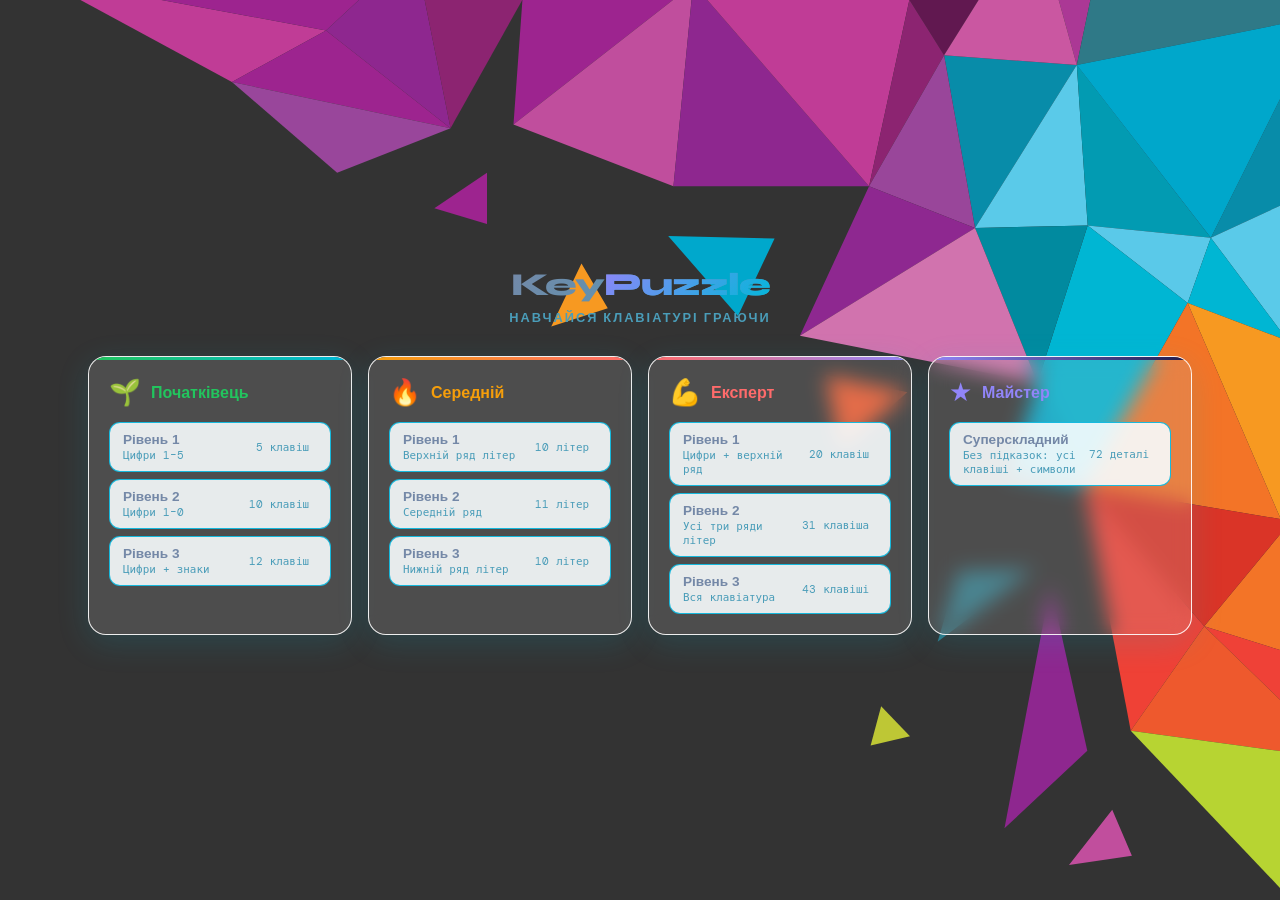
==== commit cb696ce3: "catalogue image" ====
--- a/keyboard-puzzle.html
+++ b/keyboard-puzzle.html
@@ -36,17 +36,18 @@
 .logo-text{font-size:2rem;font-weight:800;letter-spacing:-1px;background:linear-gradient(135deg,var(--text),var(--muted));-webkit-background-clip:text;-webkit-text-fill-color:transparent}
 .logo-text span{background:linear-gradient(135deg,var(--accent),var(--accent3));-webkit-background-clip:text;-webkit-text-fill-color:transparent}
 .tagline{color:var(--muted);font-size:.8rem;font-weight:600;letter-spacing:2px;text-transform:uppercase;margin-bottom:30px}
-.categories{display:flex;gap:16px;flex-wrap:wrap;justify-content:center;width:100%;max-width:880px}
+.categories{display:flex;gap:16px;flex-wrap:wrap;justify-content:center;width:100%;max-width:1120px}
 .category{background:rgba(185, 185, 185, 0.2);backdrop-filter:blur(10px);border:1.5px solid rgba(255,255,255,.9);border-radius:18px;padding:20px;width:264px;position:relative;overflow:hidden;transition:border-color .3s,transform .3s;box-shadow:0 8px 32px rgba(0,185,220,.15)}
 .category::before{content:'';position:absolute;top:0;left:0;right:0;height:3px;border-radius:18px 18px 0 0}
 .cat-easy::before{background:linear-gradient(90deg,var(--green),var(--accent3))}
 .cat-medium::before{background:linear-gradient(90deg,var(--yellow),var(--accent2))}
 .cat-hard::before{background:linear-gradient(90deg,var(--accent2),var(--accent))}
+.cat-super::before{background:linear-gradient(90deg,var(--accent),#1e1b4b)}
 .category:hover{border-color:var(--accent);transform:translateY(-4px)}
 .cat-header{display:flex;align-items:center;gap:10px;margin-bottom:14px}
 .cat-icon{font-size:1.6rem}
 .cat-name{font-size:1rem;font-weight:800}
-.cat-easy .cat-name{color:var(--green)}.cat-medium .cat-name{color:var(--yellow)}.cat-hard .cat-name{color:var(--accent2)}
+.cat-easy .cat-name{color:var(--green)}.cat-medium .cat-name{color:var(--yellow)}.cat-hard .cat-name{color:var(--accent2)}.cat-super .cat-name,.cat-super .cat-icon{color:var(--accent)}
 .cat-levels{display:flex;flex-direction:column;gap:7px}
 .level-btn{display:flex;align-items:center;justify-content:space-between;background:rgba(249, 253, 254, 0.9);border:1px solid rgba(0,180,220,.9);border-radius:11px;padding:9px 13px;cursor:pointer;transition:all .2s;width:100%;text-align:left}
 .level-btn:hover{border-color:var(--accent);background:rgba(124,111,255,.1);transform:translateX(4px)}
@@ -91,6 +92,8 @@
 .float-key{position:absolute;width:52px;height:52px;background:var(--key-bg);border:2px solid var(--key-border);border-radius:11px;box-shadow:0 4px 0 var(--key-shadow),0 8px 20px rgba(0,0,0,.12);display:flex;align-items:center;justify-content:center;font-family:'DM Mono',monospace;font-size:1rem;font-weight:700;color:var(--text);cursor:grab;user-select:none;transition:box-shadow .15s,border-color .15s,transform .15s;pointer-events:auto;touch-action:none}
 .float-key:hover{border-color:var(--accent);box-shadow:0 4px 0 var(--key-shadow),0 0 22px rgba(124,111,255,.5);z-index:20;transform:translateY(-3px) scale(1.05)}
 .float-key.dragging{cursor:grabbing;opacity:.88;z-index:100;box-shadow:0 12px 40px rgba(124,111,255,.45);border-color:var(--accent)}
+.float-key.fk-wide{width:auto;min-width:52px;padding:0 12px;font-family:'Syne',sans-serif;font-size:.78rem}
+.float-key.fk-space{min-width:160px}
 .float-key.hint-glow{border-color:var(--yellow)!important;animation:hpulse .7s ease infinite alternate}
 
 /* Colorful key palette */
@@ -114,6 +117,9 @@
 .kb-slot.active-slot{border-color:rgba(124,111,255,.5);background:rgba(124,111,255,.1);color:rgba(80,60,200,.7)}
 .kb-slot.hover-slot{border-color:var(--accent)!important;background:rgba(124,111,255,.14)!important;transform:scale(1.07);box-shadow:0 0 18px rgba(124,111,255,.35)}
 .kb-slot.placed-ok{border:2px solid rgba(34,197,94,.7);background:rgba(34,197,94,.15);color:#15803d;font-weight:700}
+.kb-slot.placed-part{border:2px solid rgba(34,197,94,.45);background:rgba(34,197,94,.08)}
+.kb-slot .slot-char{font-family:'DM Mono',monospace;font-size:.88rem;font-weight:800;color:#15803d}
+.kb-slot .kc-shift{position:absolute;top:1px;left:5px;font-size:.66rem}
 .kb-slot.placed-err{animation:errshake .35s ease;border-color:var(--accent2)!important;background:rgba(255,107,107,.1)!important}
 .kb-slot .slbl{position:absolute;bottom:2px;right:4px;font-size:.44rem;color:rgba(0,80,120,.55);font-family:'Syne',sans-serif;font-weight:800;pointer-events:none}
 @keyframes errshake{0%,100%{transform:translateX(0)}20%{transform:translateX(-5px)}60%{transform:translateX(5px)}}
@@ -194,6 +200,12 @@
         <button class="level-btn" onclick="startGame('hard',3)"><div><div class="lbname">Рівень 3</div><div class="lbdesc">Вся клавіатура</div></div><div class="lbbadge">43 клавіші</div></button>
       </div>
     </div>
+    <div class="category cat-super">
+      <div class="cat-header"><div class="cat-icon">★</div><div class="cat-name">Майстер</div></div>
+      <div class="cat-levels">
+        <button class="level-btn" onclick="startGame('super',1)"><div><div class="lbname">Суперскладний</div><div class="lbdesc">Без підказок: усі клавіші + символи</div></div><div class="lbbadge">72 деталі</div></button>
+      </div>
+    </div>
   </div>
 </div>
 
@@ -207,7 +219,7 @@
       <div class="stat-pill todo">◎ <span id="leftCount">0</span></div>
     </div>
     <div class="top-actions">
-      <button class="btn" onclick="doHint()">💡 Підказка</button>
+      <button class="btn" id="hintBtn" onclick="doHint()">💡 Підказка</button>
       <button class="btn acc" id="finishBtn" onclick="showResult()" style="display:none">🏁 Результат</button>
       <button class="btn" onclick="backToStart()">← Меню</button>
     </div>
@@ -215,7 +227,7 @@
   <div class="progress-wrap"><div class="progress-fill" id="progressFill" style="width:0%"></div></div>
   <div class="game-area" id="gameArea">
     <div class="level-label" id="levelLabel"></div>
-    <div class="instruction">👆 Перетягни клавіші на їхні місця</div>
+    <div class="instruction" id="instruction"></div>
     <div class="kb-container"><div class="keyboard" id="keyboard"></div></div>
     <div class="keys-layer" id="keysLayer"></div>
   </div>
@@ -247,22 +259,29 @@
   top:[{l:'Й',k:'Й'},{l:'Ц',k:'Ц'},{l:'У',k:'У'},{l:'К',k:'К'},{l:'Е',k:'Е'},{l:'Н',k:'Н'},{l:'Г',k:'Г'},{l:'Ш',k:'Ш'},{l:'Щ',k:'Щ'},{l:'З',k:'З'}],
   topX:[{l:'Х',k:'Х'},{l:'Ї',k:'Ї'}],
   home:[{l:'Ф',k:'Ф'},{l:'І',k:'І'},{l:'В',k:'В'},{l:'А',k:'А'},{l:'П',k:'П'},{l:'Р',k:'Р'},{l:'О',k:'О'},{l:'Л',k:'Л'},{l:'Д',k:'Д'},{l:'Ж',k:'Ж'},{l:'Є',k:'Є'}],
-  bottom:[{l:'Я',k:'Я'},{l:'Ч',k:'Ч'},{l:'С',k:'С'},{l:'М',k:'М'},{l:'И',k:'И'},{l:'Т',k:'Т'},{l:'Ь',k:'Ь'},{l:'Б',k:'Б'},{l:'Ю',k:'Ю'},{l:'.',k:'.'}]
+  bottom:[{l:'Я',k:'Я'},{l:'Ч',k:'Ч'},{l:'С',k:'С'},{l:'М',k:'М'},{l:'И',k:'И'},{l:'Т',k:'Т'},{l:'Ь',k:'Ь'},{l:'Б',k:'Б'},{l:'Ю',k:'Ю'},{l:'.',k:'.'}],
+  bsl:[{l:'\\',k:'\\'}]
 };
+
+const SHIFT_SYMBOLS={'1':'!','2':'"','3':'№','4':';','5':'%','6':':','7':'?','8':'*','9':'(','0':')','-':'_','=':'+','\\':'/','.':','};
+const SPECIAL_KEYS=['←','Tab','Caps','Enter','Shift','Shift','Ctrl','Win','Alt','Пробіл','Alt','Ctrl'].map(t=>({l:t,k:t}));
+const SYMBOL_KEYS=Object.values(SHIFT_SYMBOLS).map(t=>({l:t,k:t}));
 
 const LEVEL_KEYS={
   easy:{1:[...ROWS.numbers.slice(0,5)],2:[...ROWS.numbers],3:[...ROWS.numbers,...ROWS.numX]},
   medium:{1:[...ROWS.top],2:[...ROWS.home],3:[...ROWS.bottom]},
-  hard:{1:[...ROWS.numbers,...ROWS.top],2:[...ROWS.top,...ROWS.topX,...ROWS.home,...ROWS.bottom],3:[...ROWS.numbers,...ROWS.numX,...ROWS.top,...ROWS.topX,...ROWS.home,...ROWS.bottom]}
+  hard:{1:[...ROWS.numbers,...ROWS.top],2:[...ROWS.top,...ROWS.topX,...ROWS.home,...ROWS.bottom],3:[...ROWS.numbers,...ROWS.numX,...ROWS.top,...ROWS.topX,...ROWS.home,...ROWS.bottom]},
+  super:{1:[...ROWS.numbers,...ROWS.numX,...ROWS.top,...ROWS.topX,...ROWS.bsl,...ROWS.home,...ROWS.bottom,...SPECIAL_KEYS,...SYMBOL_KEYS]}
 };
 
 const LEVEL_NAMES={
   easy:['','Цифри 1–5','Цифри 1–0','Цифри + знаки'],
   medium:['','Верхній ряд','Середній ряд','Нижній ряд'],
-  hard:['','Цифри + верхній ряд','Всі три ряди','Вся клавіатура']
+  hard:['','Цифри + верхній ряд','Всі три ряди','Вся клавіатура'],
+  super:['','Суперскладний: без підказок']
 };
 
-let currentLevel='easy', currentSub=1;
+let currentLevel='easy', currentSub=1, noHints=false;
 let correctCount=0, wrongCount=0, totalKeys=0, placedKeys=0;
 let activeKeys=[];
 let dragEl=null, dragOffX=0, dragOffY=0;
@@ -274,9 +293,13 @@
 function startGame(diff,sub){
   currentLevel=diff; currentSub=sub;
   correctCount=0; wrongCount=0; placedKeys=0;
+  noHints=diff==='super';
   activeKeys=LEVEL_KEYS[diff][sub];
   totalKeys=activeKeys.length;
-  document.getElementById('levelLabel').textContent=(diff==='easy'?'🌱':diff==='medium'?'🔥':'💀')+' '+LEVEL_NAMES[diff][sub];
+  document.getElementById('levelLabel').textContent=(diff==='easy'?'🌱':diff==='medium'?'🔥':diff==='super'?'★':'💀')+' '+LEVEL_NAMES[diff][sub];
+  document.getElementById('hintBtn').style.display=noHints?'none':'';
+  document.getElementById('finishBtn').style.display='none';
+  document.getElementById('instruction').textContent=noHints?'Символи став на ту клавішу, де вони набираються з Shift':'👆 Перетягни клавіші на їхні місця';
   buildKeyboard();
   buildFloatingKeys();
   updateStats();
@@ -290,36 +313,39 @@
   const r0=row(); r0.appendChild(sp('~','w1'));
   ROWS.numbers.forEach(k=>r0.appendChild(slot(k)));
   ROWS.numX.forEach(k=>r0.appendChild(slot(k)));
-  r0.appendChild(sp('←','w15')); kb.appendChild(r0);
+  r0.appendChild(key('←','w15')); kb.appendChild(r0);
   // Row 1: top letters
-  const r1=row(); r1.appendChild(sp('Tab','w14'));
+  const r1=row(); r1.appendChild(key('Tab','w14'));
   ROWS.top.forEach(k=>r1.appendChild(slot(k)));
   ROWS.topX.forEach(k=>r1.appendChild(slot(k)));
-  r1.appendChild(sp('\\','w14')); kb.appendChild(r1);
+  r1.appendChild(key('\\','w14')); kb.appendChild(r1);
   // Row 2: home
-  const r2=row(); r2.appendChild(sp('Caps','w175'));
+  const r2=row(); r2.appendChild(key('Caps','w175'));
   ROWS.home.forEach(k=>r2.appendChild(slot(k)));
-  r2.appendChild(sp('Enter','w175')); kb.appendChild(r2);
+  r2.appendChild(key('Enter','w175')); kb.appendChild(r2);
   // Row 3: bottom
-  const r3=row(); r3.appendChild(sp('Shift','w225'));
+  const r3=row(); r3.appendChild(key('Shift','w225'));
   ROWS.bottom.forEach(k=>r3.appendChild(slot(k)));
-  r3.appendChild(sp('Shift','w225')); kb.appendChild(r3);
+  r3.appendChild(key('Shift','w225')); kb.appendChild(r3);
   // Row 4: space
   const r4=row();
-  ['Ctrl','Win','Alt'].forEach(t=>r4.appendChild(sp(t,'w1')));
-  r4.appendChild(sp('Пробіл','w6'));
-  ['Alt','Ctrl'].forEach(t=>r4.appendChild(sp(t,'w1')));
+  ['Ctrl','Win','Alt'].forEach(t=>r4.appendChild(key(t,'w1')));
+  r4.appendChild(key('Пробіл','w6'));
+  ['Alt','Ctrl'].forEach(t=>r4.appendChild(key(t,'w1')));
   kb.appendChild(r4);
 }
 
 function row(){const d=document.createElement('div');d.className='kb-row';return d}
 
-function slot(keyData){
+function key(label,w){return activeKeys.some(k=>k.k===label)?slot({l:label,k:label},w):sp(label,w)}
+
+function slot(keyData,w='w1'){
   const d=document.createElement('div');
-  d.className='kb-slot w1';
+  d.className=`kb-slot ${w}`;
   d.dataset.expects=keyData.k;
   d.dataset.filled='false';
-  const lbl=document.createElement('span');lbl.className='slbl';lbl.textContent=keyData.l;d.appendChild(lbl);
+  if(noHints&&SHIFT_SYMBOLS[keyData.k])d.dataset.shift=SHIFT_SYMBOLS[keyData.k];
+  if(!noHints){const lbl=document.createElement('span');lbl.className='slbl';lbl.textContent=keyData.l;d.appendChild(lbl);}
   if(activeKeys.find(k=>k.k===keyData.k)){
     d.classList.add('active-slot');
     d.addEventListener('dragover',e=>{e.preventDefault();d.classList.add('hover-slot')});
@@ -361,13 +387,18 @@
       fk.draggable=true;
       fk.id='fk_'+i;
       fk.textContent=keyData.l;
+      if(keyData.l.length>1)fk.classList.add('fk-wide');
+      if(keyData.k==='Пробіл')fk.classList.add('fk-space');
+      document.getElementById('keysLayer').appendChild(fk);
+      const w=fk.offsetWidth||KEY;
+      const maxXk=Math.max(minX,maxX-(w-KEY));
       let x,y,tries=0;
       do{
-        x=minX+Math.random()*(maxX-minX);
+        x=minX+Math.random()*(maxXk-minX);
         y=minY+Math.random()*(maxY-minY);
         tries++;
-      }while(tries<80&&placed.some(p=>Math.abs(p[0]-x)<58&&Math.abs(p[1]-y)<58));
-      placed.push([x,y]);
+      }while(tries<150&&placed.some(p=>x<p[0]+p[2]+6&&p[0]<x+w+6&&Math.abs(p[1]-y)<58));
+      placed.push([x,y,w]);
       fk.style.left=x+'px';
       fk.style.top=y+'px';
       const rot=(Math.random()-.5)*14;
@@ -377,7 +408,6 @@
       fk.classList.add('fk-c'+(i%8));
       fk.addEventListener('mousedown',startDrag);
       fk.addEventListener('touchstart',startTouchDrag,{passive:false});
-      document.getElementById('keysLayer').appendChild(fk);
     });
   });
 }
@@ -496,12 +526,23 @@
 function handleDrop() {}
 
 function processPlacement(slot, fk) {
-  if (fk.dataset.keyVal === slot.dataset.expects) {
+  const v = fk.dataset.keyVal;
+  const part = v === slot.dataset.expects ? 'placedBase' : v === slot.dataset.shift ? 'placedShift' : '';
+  if (part && !slot.dataset[part]) {
     correctCount++; placedKeys++;
-    slot.dataset.filled = 'true';
-    slot.classList.remove('active-slot', 'hover-slot');
-    slot.classList.add('placed-ok', 'pop');
-    slot.innerHTML = `<span style="font-family:'DM Mono',monospace;font-size:.88rem;font-weight:800;color:#15803d">${fk.dataset.keyVal}</span>`;
+    slot.dataset[part] = 'true';
+    const done = !slot.dataset.shift || (slot.dataset.placedBase && slot.dataset.placedShift);
+    slot.classList.remove('hover-slot', 'pop');
+    void slot.offsetWidth;
+    slot.classList.add('pop');
+    if (done) {
+      slot.dataset.filled = 'true';
+      slot.classList.remove('active-slot', 'placed-part');
+      slot.classList.add('placed-ok');
+    } else {
+      slot.classList.add('placed-part');
+    }
+    renderSlot(slot);
     fk.remove();
     showToast('✓ Правильно!', 'tok');
   } else {
@@ -515,7 +556,27 @@
   if (placedKeys === totalKeys) setTimeout(showResult, 600);
 }
 
+function renderSlot(slot) {
+  slot.textContent = '';
+  if (slot.dataset.shift) {
+    slot.append(
+      slotChar(slot.dataset.placedShift ? slot.dataset.shift : '', 'kc-shift'),
+      slotChar(slot.dataset.placedBase ? slot.dataset.expects : '', '')
+    );
+  } else {
+    slot.append(slotChar(slot.dataset.expects, ''));
+  }
+}
+
+function slotChar(text, cls) {
+  const s = document.createElement('span');
+  s.className = ('slot-char ' + cls).trim();
+  s.textContent = text;
+  return s;
+}
+
 function doHint(){
+  if(noHints)return;
   wrongCount++; updateStats();
   const slots=[...document.querySelectorAll('.kb-slot.active-slot[data-filled="false"]')];
   if(!slots.length)return;
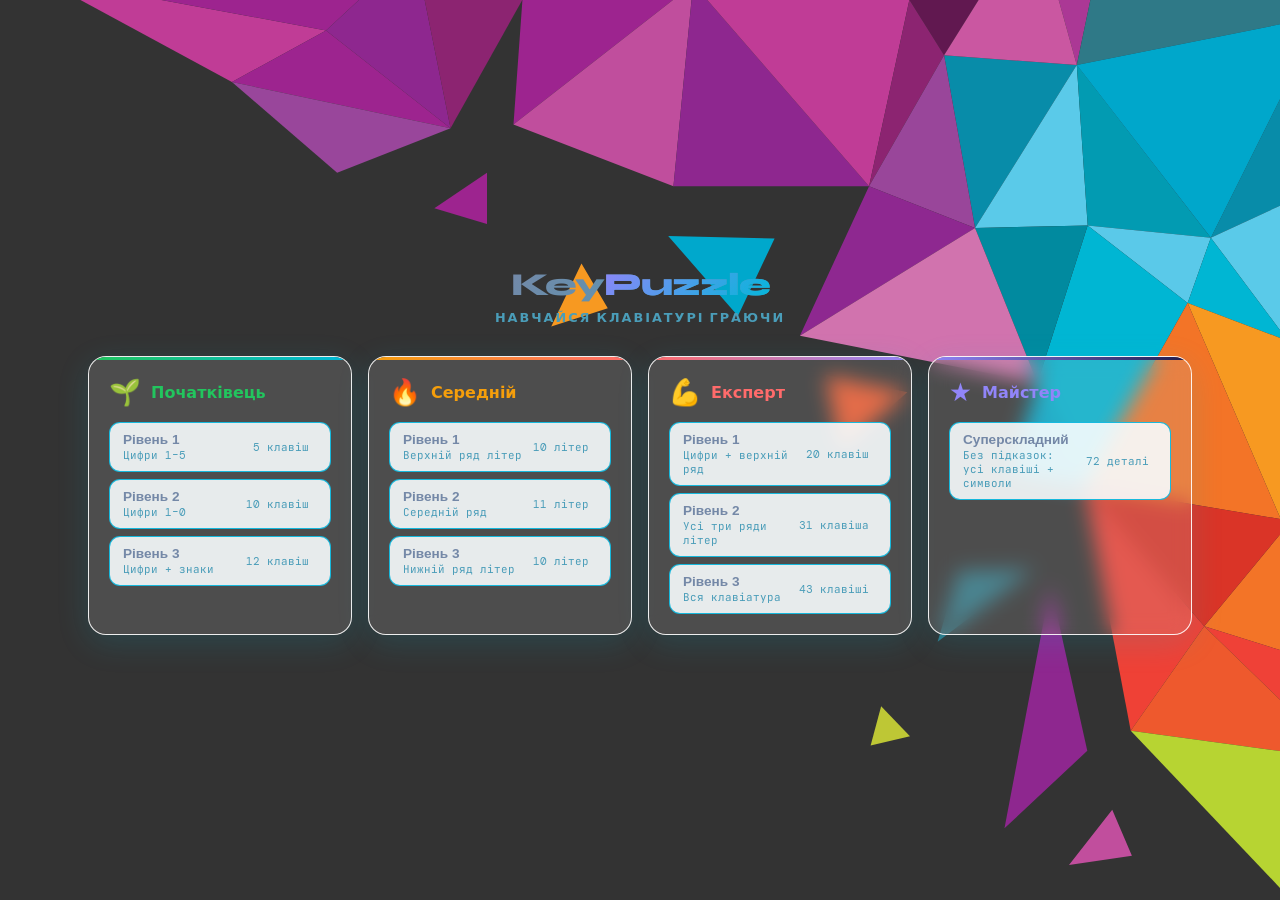
==== commit 1bbc694c: "catalogue image" ====
--- a/keyboard-puzzle.html
+++ b/keyboard-puzzle.html
@@ -5,7 +5,7 @@
 <meta name="viewport" content="width=device-width, initial-scale=1.0">
 <title>KeyPuzzle</title>
 <link rel="preconnect" href="https://fonts.googleapis.com">
-<link href="https://fonts.googleapis.com/css2?family=Syne:wght@400;600;700;800&family=DM+Mono:wght@400;500&display=swap" rel="stylesheet">
+<link href="https://fonts.googleapis.com/css2?family=Syne:wght@400;600;700;800&family=DM+Mono:wght@400;500&family=JetBrains+Mono:wght@500;700&display=swap" rel="stylesheet">
 <style>
 :root {
   --bg: #24d7ff;
@@ -24,7 +24,7 @@
   --key-shadow: #0ea5c9;
 }
 *,*::before,*::after{box-sizing:border-box;margin:0;padding:0}
-body{font-family:'Syne',sans-serif;background:var(--bg);color:var(--text);min-height:100vh;overflow:hidden}
+body{font-family:'Syne',system-ui,sans-serif;background:var(--bg);color:var(--text);min-height:100vh;overflow:hidden}
 body::before{content:'';position:fixed;inset:0;background:radial-gradient(ellipse 55% 45% at 10% 15%,rgba(255,255,255,.55) 0%,transparent 60%),radial-gradient(ellipse 40% 35% at 90% 80%,rgba(124,111,255,.18) 0%,transparent 60%),radial-gradient(ellipse 30% 30% at 50% 50%,rgba(0,255,200,.1) 0%,transparent 70%);pointer-events:none;z-index:0}
 .screen{display:none;position:fixed;inset:0;z-index:1}
 .screen.active{display:flex;flex-direction:column;align-items:center;justify-content:center}
@@ -52,8 +52,8 @@
 .level-btn{display:flex;align-items:center;justify-content:space-between;background:rgba(249, 253, 254, 0.9);border:1px solid rgba(0,180,220,.9);border-radius:11px;padding:9px 13px;cursor:pointer;transition:all .2s;width:100%;text-align:left}
 .level-btn:hover{border-color:var(--accent);background:rgba(124,111,255,.1);transform:translateX(4px)}
 .lbname{font-size:.85rem;font-weight:700;color:var(--text)}
-.lbdesc{font-size:.68rem;color:var(--muted);font-family:'DM Mono',monospace;margin-top:1px}
-.lbbadge{font-family:'DM Mono',monospace;font-size:.68rem;padding:3px 8px;border-radius:6px;color:var(--muted);white-space:nowrap}
+.lbdesc{font-size:.68rem;color:var(--muted);font-family:'DM Mono','JetBrains Mono',monospace;margin-top:1px}
+.lbbadge{font-family:'DM Mono','JetBrains Mono',monospace;font-size:.68rem;padding:3px 8px;border-radius:6px;color:var(--muted);white-space:nowrap}
 
 /* ===== GAME ===== */
 #gameScreen{position:fixed;inset:0;overflow:hidden;align-items:stretch;justify-content:flex-start;flex-direction:column;padding:0}
@@ -61,10 +61,10 @@
 .glogo{font-size:1.05rem;font-weight:800;letter-spacing:-.5px}
 .glogo span{color:var(--accent)}
 .stats-row{display:flex;gap:7px;align-items:center;flex-wrap:wrap}
-.stat-pill{display:flex;align-items:center;gap:5px;background:rgba(255,255,255,.7);border:1px solid rgba(0,180,220,.3);border-radius:20px;padding:4px 12px;font-family:'DM Mono',monospace;font-size:.8rem;font-weight:600}
+.stat-pill{display:flex;align-items:center;gap:5px;background:rgba(255,255,255,.7);border:1px solid rgba(0,180,220,.3);border-radius:20px;padding:4px 12px;font-family:'DM Mono','JetBrains Mono',monospace;font-size:.8rem;font-weight:600}
 .stat-pill.ok{color:var(--green);border-color:rgba(86,207,136,.3)}.stat-pill.fail{color:var(--accent2);border-color:rgba(255,107,107,.3)}.stat-pill.todo{color:var(--accent);border-color:rgba(124,111,255,.3)}
 .top-actions{display:flex;gap:7px}
-.btn{font-family:'Syne',sans-serif;font-weight:700;font-size:.8rem;padding:7px 15px;border:1px solid rgba(0,180,220,.4);border-radius:9px;cursor:pointer;background:rgba(255,255,255,.7);color:var(--text);transition:all .2s;letter-spacing:.3px}
+.btn{font-family:'Syne',system-ui,sans-serif;font-weight:700;font-size:.8rem;padding:7px 15px;border:1px solid rgba(0,180,220,.4);border-radius:9px;cursor:pointer;background:rgba(255,255,255,.7);color:var(--text);transition:all .2s;letter-spacing:.3px}
 .btn:hover{border-color:var(--accent);color:var(--accent)}
 .btn.acc{background:var(--accent);color:#fff;border-color:var(--accent)}.btn.acc:hover{background:#6A5EEE;border-color:#6A5EEE;color:#fff}
 .progress-wrap{height:4px;background:rgba(0,180,220,.2);flex-shrink:0;z-index:10}
@@ -89,10 +89,10 @@
 }
 /* Floating keys */
 .keys-layer{position:absolute;inset:0;z-index:50;pointer-events:none}
-.float-key{position:absolute;width:52px;height:52px;background:var(--key-bg);border:2px solid var(--key-border);border-radius:11px;box-shadow:0 4px 0 var(--key-shadow),0 8px 20px rgba(0,0,0,.12);display:flex;align-items:center;justify-content:center;font-family:'DM Mono',monospace;font-size:1rem;font-weight:700;color:var(--text);cursor:grab;user-select:none;transition:box-shadow .15s,border-color .15s,transform .15s;pointer-events:auto;touch-action:none}
+.float-key{position:absolute;width:52px;height:52px;background:var(--key-bg);border:2px solid var(--key-border);border-radius:11px;box-shadow:0 4px 0 var(--key-shadow),0 8px 20px rgba(0,0,0,.12);display:flex;align-items:center;justify-content:center;font-family:'DM Mono','JetBrains Mono',monospace;font-size:1rem;font-weight:700;color:var(--text);cursor:grab;user-select:none;transition:box-shadow .15s,border-color .15s,transform .15s;pointer-events:auto;touch-action:none}
 .float-key:hover{border-color:var(--accent);box-shadow:0 4px 0 var(--key-shadow),0 0 22px rgba(124,111,255,.5);z-index:20;transform:translateY(-3px) scale(1.05)}
 .float-key.dragging{cursor:grabbing;opacity:.88;z-index:100;box-shadow:0 12px 40px rgba(124,111,255,.45);border-color:var(--accent)}
-.float-key.fk-wide{width:auto;min-width:52px;padding:0 12px;font-family:'Syne',sans-serif;font-size:.78rem}
+.float-key.fk-wide{width:auto;min-width:52px;padding:0 12px;font-family:'Syne',system-ui,sans-serif;font-size:.78rem}
 .float-key.fk-space{min-width:160px}
 .float-key.hint-glow{border-color:var(--yellow)!important;animation:hpulse .7s ease infinite alternate}
 
@@ -111,17 +111,17 @@
 .kb-container{position:absolute;bottom:14px;left:50%;transform:translateX(-50%);z-index:8}
 .keyboard{background:rgba(255,255,255,.92);backdrop-filter:blur(10px);border:1.5px solid rgba(255,255,255,.9);border-radius:16px;padding:10px 12px;box-shadow:0 12px 40px rgba(0,185,220,.25),inset 0 1px 0 rgba(255,255,255,.8)}
 .kb-row{display:flex;gap:4px;margin-bottom:4px;justify-content:center}
-.kb-slot{height:40px;background:rgba(36,215,255,.08);border:1.5px dashed rgba(0,160,200,.25);border-radius:8px;display:flex;align-items:center;justify-content:center;font-family:'DM Mono',monospace;font-size:.78rem;color:rgba(0,80,120,.5);position:relative;transition:all .2s;flex-shrink:0}
+.kb-slot{height:40px;background:rgba(36,215,255,.08);border:1.5px dashed rgba(0,160,200,.25);border-radius:8px;display:flex;align-items:center;justify-content:center;font-family:'DM Mono','JetBrains Mono',monospace;font-size:.78rem;color:rgba(0,80,120,.5);position:relative;transition:all .2s;flex-shrink:0}
 .kb-slot.w1{width:50px}.kb-slot.w14{width:67px}.kb-slot.w15{width:72px}.kb-slot.w175{width:81px}.kb-slot.w2{width:94px}.kb-slot.w225{width:102px}.kb-slot.w275{width:113px}.kb-slot.w6{width:244px}
-.kb-slot.special{background:rgba(200,245,255,.4);border:1.5px solid rgba(0,180,220,.2);color:rgba(0,100,140,.55);font-size:.58rem;font-family:'Syne',sans-serif;font-weight:700}
+.kb-slot.special{background:rgba(200,245,255,.4);border:1.5px solid rgba(0,180,220,.2);color:rgba(0,100,140,.55);font-size:.58rem;font-family:'Syne',system-ui,sans-serif;font-weight:700}
 .kb-slot.active-slot{border-color:rgba(124,111,255,.5);background:rgba(124,111,255,.1);color:rgba(80,60,200,.7)}
 .kb-slot.hover-slot{border-color:var(--accent)!important;background:rgba(124,111,255,.14)!important;transform:scale(1.07);box-shadow:0 0 18px rgba(124,111,255,.35)}
 .kb-slot.placed-ok{border:2px solid rgba(34,197,94,.7);background:rgba(34,197,94,.15);color:#15803d;font-weight:700}
 .kb-slot.placed-part{border:2px solid rgba(34,197,94,.45);background:rgba(34,197,94,.08)}
-.kb-slot .slot-char{font-family:'DM Mono',monospace;font-size:.88rem;font-weight:800;color:#15803d}
+.kb-slot .slot-char{font-family:'DM Mono','JetBrains Mono',monospace;font-size:.88rem;font-weight:800;color:#15803d}
 .kb-slot .kc-shift{position:absolute;top:1px;left:5px;font-size:.66rem}
 .kb-slot.placed-err{animation:errshake .35s ease;border-color:var(--accent2)!important;background:rgba(255,107,107,.1)!important}
-.kb-slot .slbl{position:absolute;bottom:2px;right:4px;font-size:.44rem;color:rgba(0,80,120,.55);font-family:'Syne',sans-serif;font-weight:800;pointer-events:none}
+.kb-slot .slbl{position:absolute;bottom:2px;right:4px;font-size:.44rem;color:rgba(0,80,120,.55);font-family:'Syne',system-ui,sans-serif;font-weight:800;pointer-events:none}
 @keyframes errshake{0%,100%{transform:translateX(0)}20%{transform:translateX(-5px)}60%{transform:translateX(5px)}}
 @keyframes popin{0%{transform:scale(.5);opacity:0}70%{transform:scale(1.15)}100%{transform:scale(1);opacity:1}}
 .pop{animation:popin .35s cubic-bezier(.34,1.56,.64,1)}
@@ -138,14 +138,14 @@
 .grade-3::before,.grade-2::before,.grade-1::before{background:linear-gradient(90deg,var(--accent2),var(--accent))}
 .r-emoji{font-size:3.5rem;margin-bottom:10px}
 .r-title{font-size:1.8rem;font-weight:800;margin-bottom:5px}
-.r-grade{font-family:'DM Mono',monospace;font-size:4.5rem;font-weight:700;margin:14px 0;line-height:1;letter-spacing:-2px}
+.r-grade{font-family:'DM Mono','JetBrains Mono',monospace;font-size:4.5rem;font-weight:700;margin:14px 0;line-height:1;letter-spacing:-2px}
 .grade-12 .r-grade,.grade-11 .r-grade,.grade-10 .r-grade{color:var(--green)}
 .grade-9 .r-grade,.grade-8 .r-grade,.grade-7 .r-grade{color:var(--yellow)}
 .grade-6 .r-grade,.grade-5 .r-grade,.grade-4 .r-grade{color:var(--accent2)}
 .grade-3 .r-grade,.grade-2 .r-grade,.grade-1 .r-grade{color:var(--muted)}
 .r-stats{display:flex;gap:10px;justify-content:center;margin:18px 0}
 .r-stat{background:rgba(36,215,255,.1);border:1px solid rgba(0,180,220,.25);border-radius:13px;padding:12px 18px}
-.r-stat .n{font-family:'DM Mono',monospace;font-size:1.6rem;font-weight:500}
+.r-stat .n{font-family:'DM Mono','JetBrains Mono',monospace;font-size:1.6rem;font-weight:500}
 .r-stat .l{font-size:.65rem;font-weight:700;color:var(--muted);text-transform:uppercase;letter-spacing:1px;margin-top:2px}
 .rc .n{color:var(--green)}.rw .n{color:var(--accent2)}.rp .n{color:var(--accent)}
 .r-msg{color:var(--muted);font-size:.85rem;font-weight:600;margin-bottom:24px}
@@ -278,7 +278,7 @@
   easy:['','Цифри 1–5','Цифри 1–0','Цифри + знаки'],
   medium:['','Верхній ряд','Середній ряд','Нижній ряд'],
   hard:['','Цифри + верхній ряд','Всі три ряди','Вся клавіатура'],
-  super:['','Суперскладний: без підказок']
+  super:['','Без підказок: символи став на клавішу, де вони з Shift']
 };
 
 let currentLevel='easy', currentSub=1, noHints=false;
@@ -354,7 +354,7 @@
   } else {
     d.classList.add('special');
     d.textContent=keyData.l;
-    Object.assign(d.style,{fontSize:'.8rem',fontFamily:"'DM Mono',monospace",fontWeight:'700',color:'rgba(0,70,110,.7)',background:'rgba(180,240,255,.35)',border:'1.5px solid rgba(0,160,210,.2)'});
+    Object.assign(d.style,{fontSize:'.8rem',fontFamily:"'DM Mono','JetBrains Mono',monospace",fontWeight:'700',color:'rgba(0,70,110,.7)',background:'rgba(180,240,255,.35)',border:'1.5px solid rgba(0,160,210,.2)'});
   }
   return d;
 }
